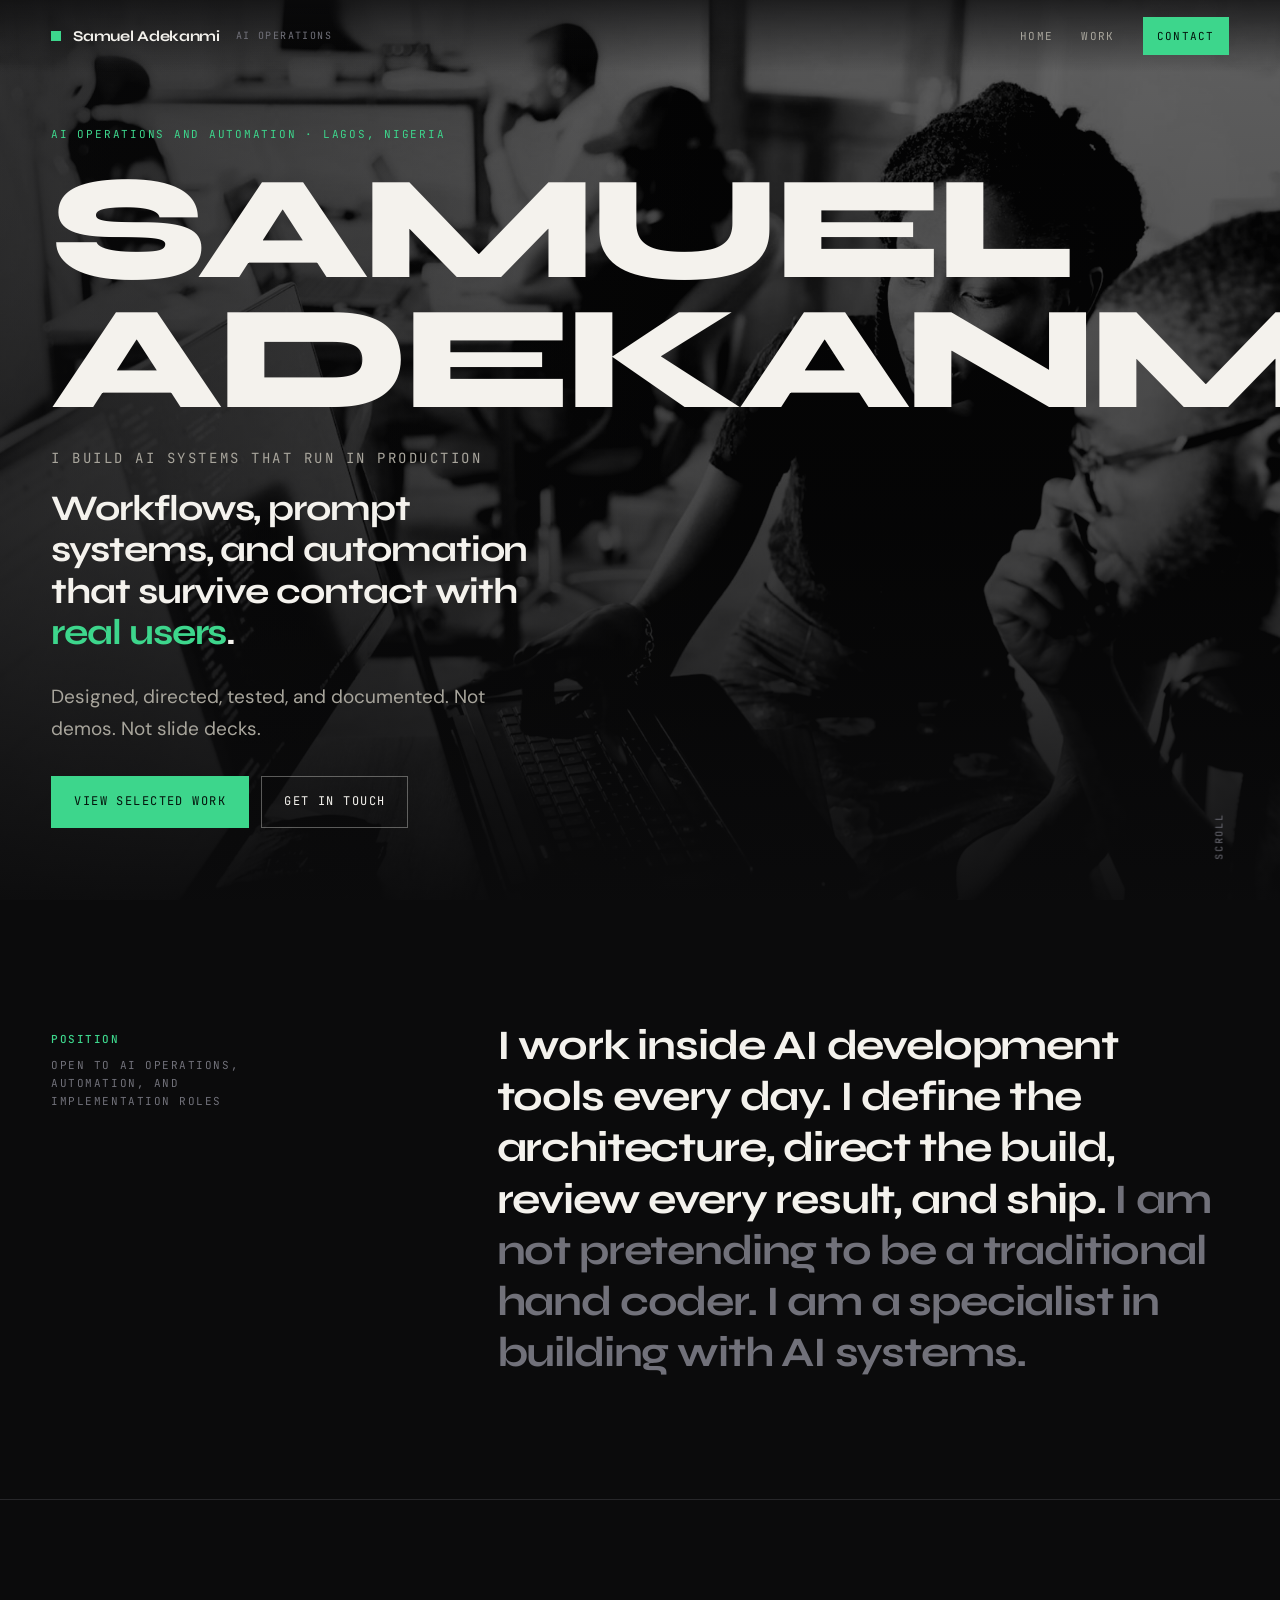
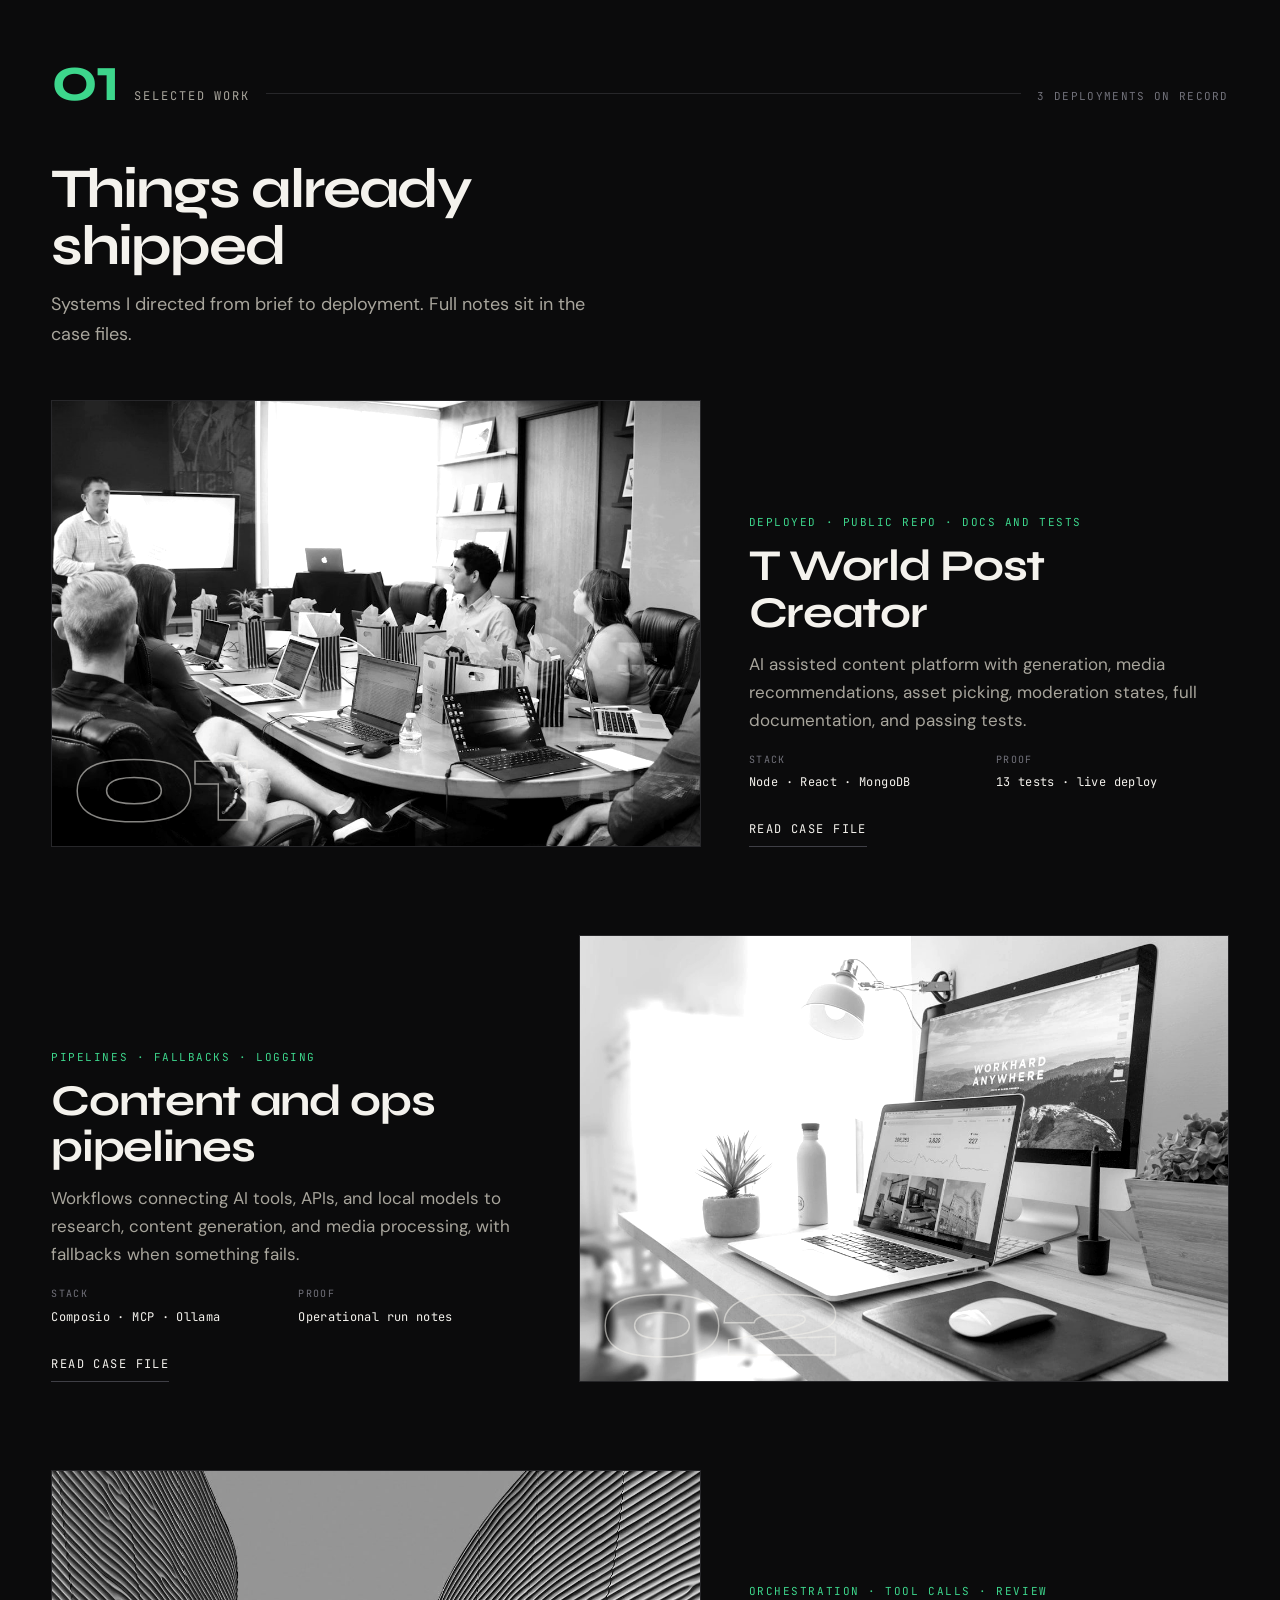
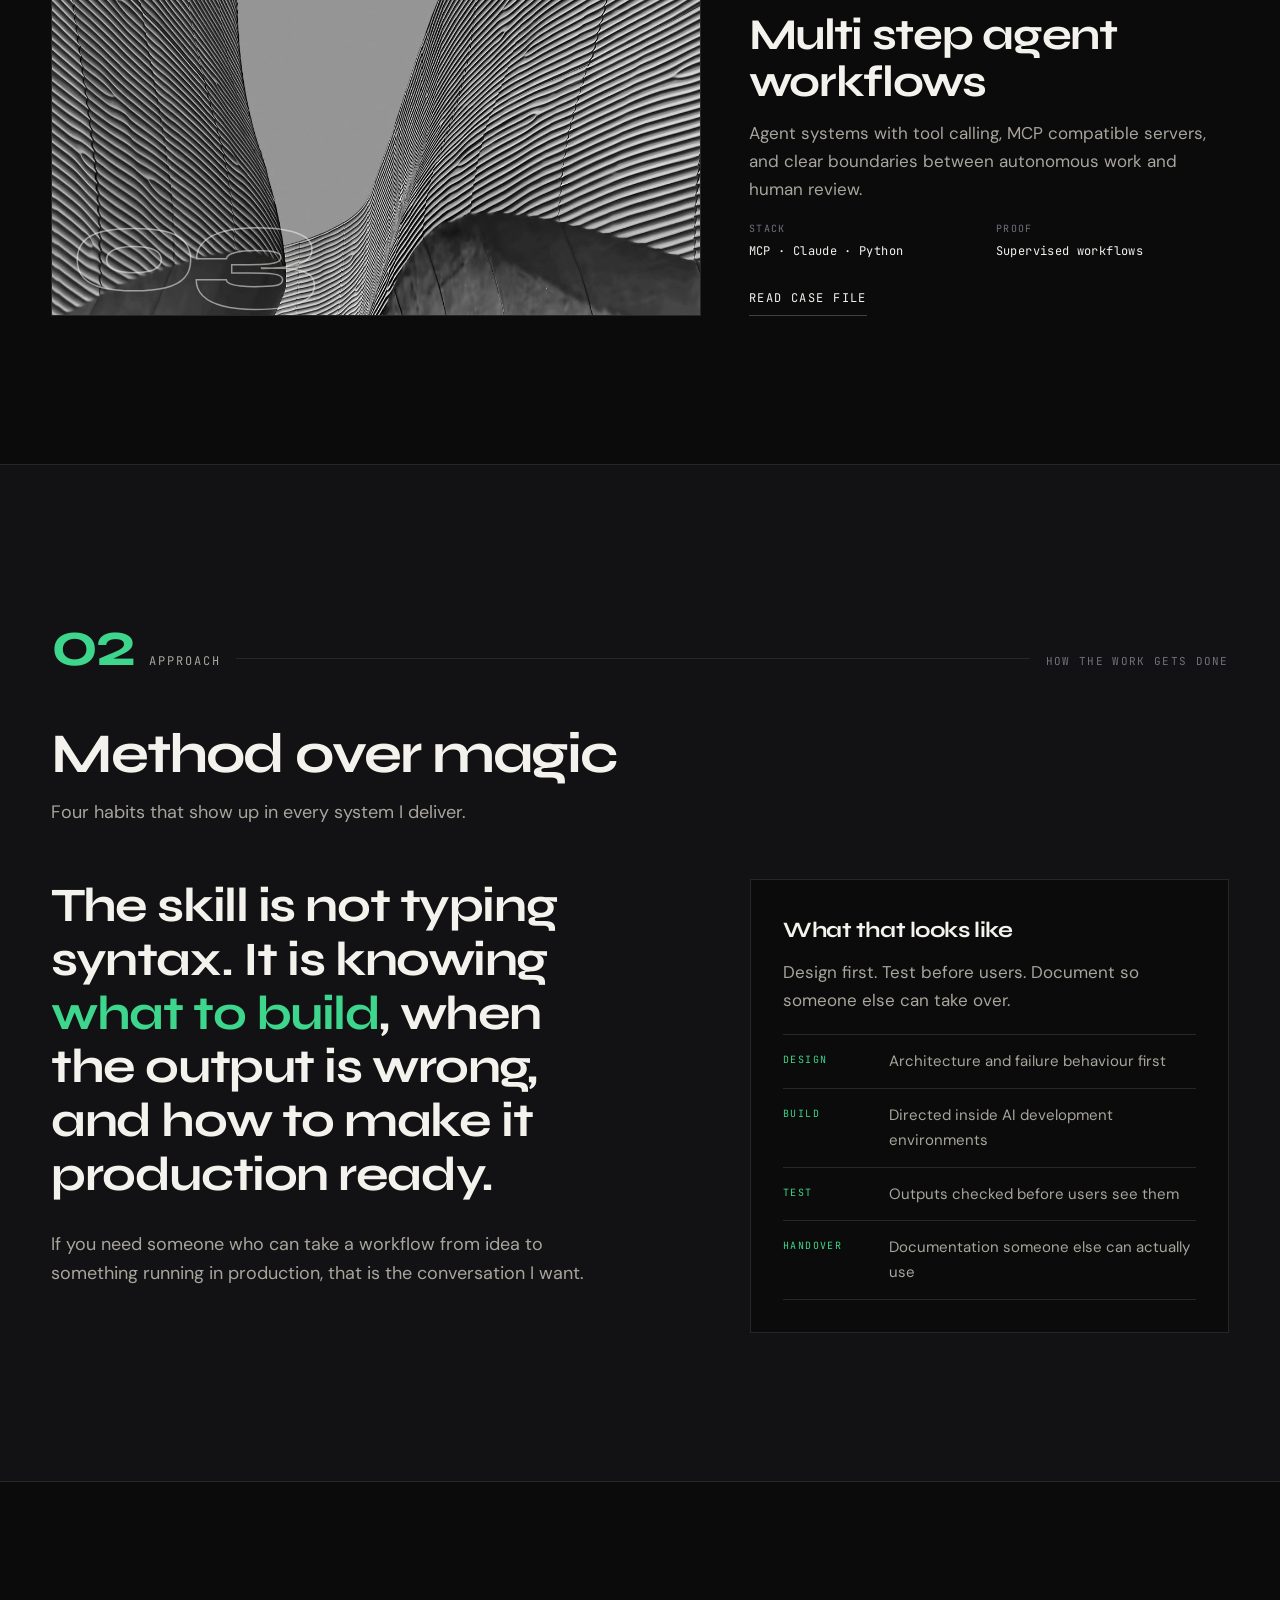
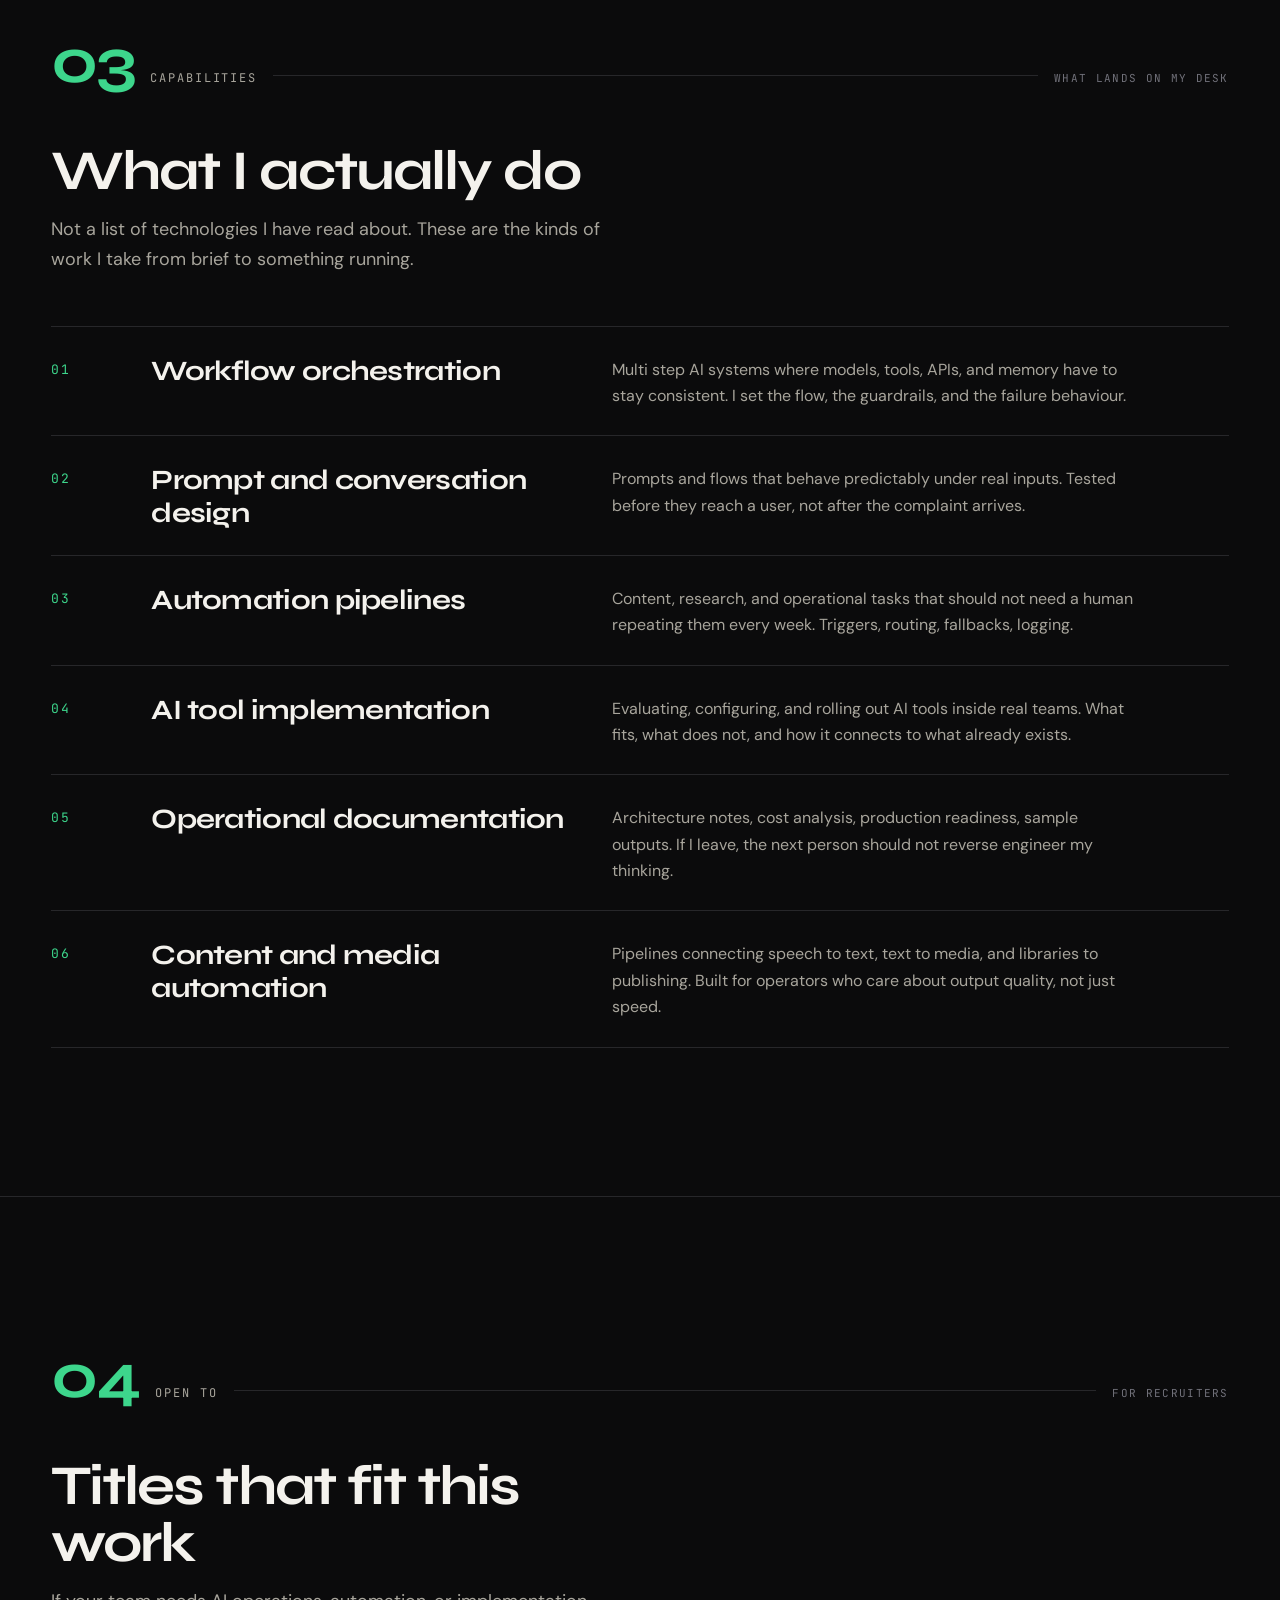
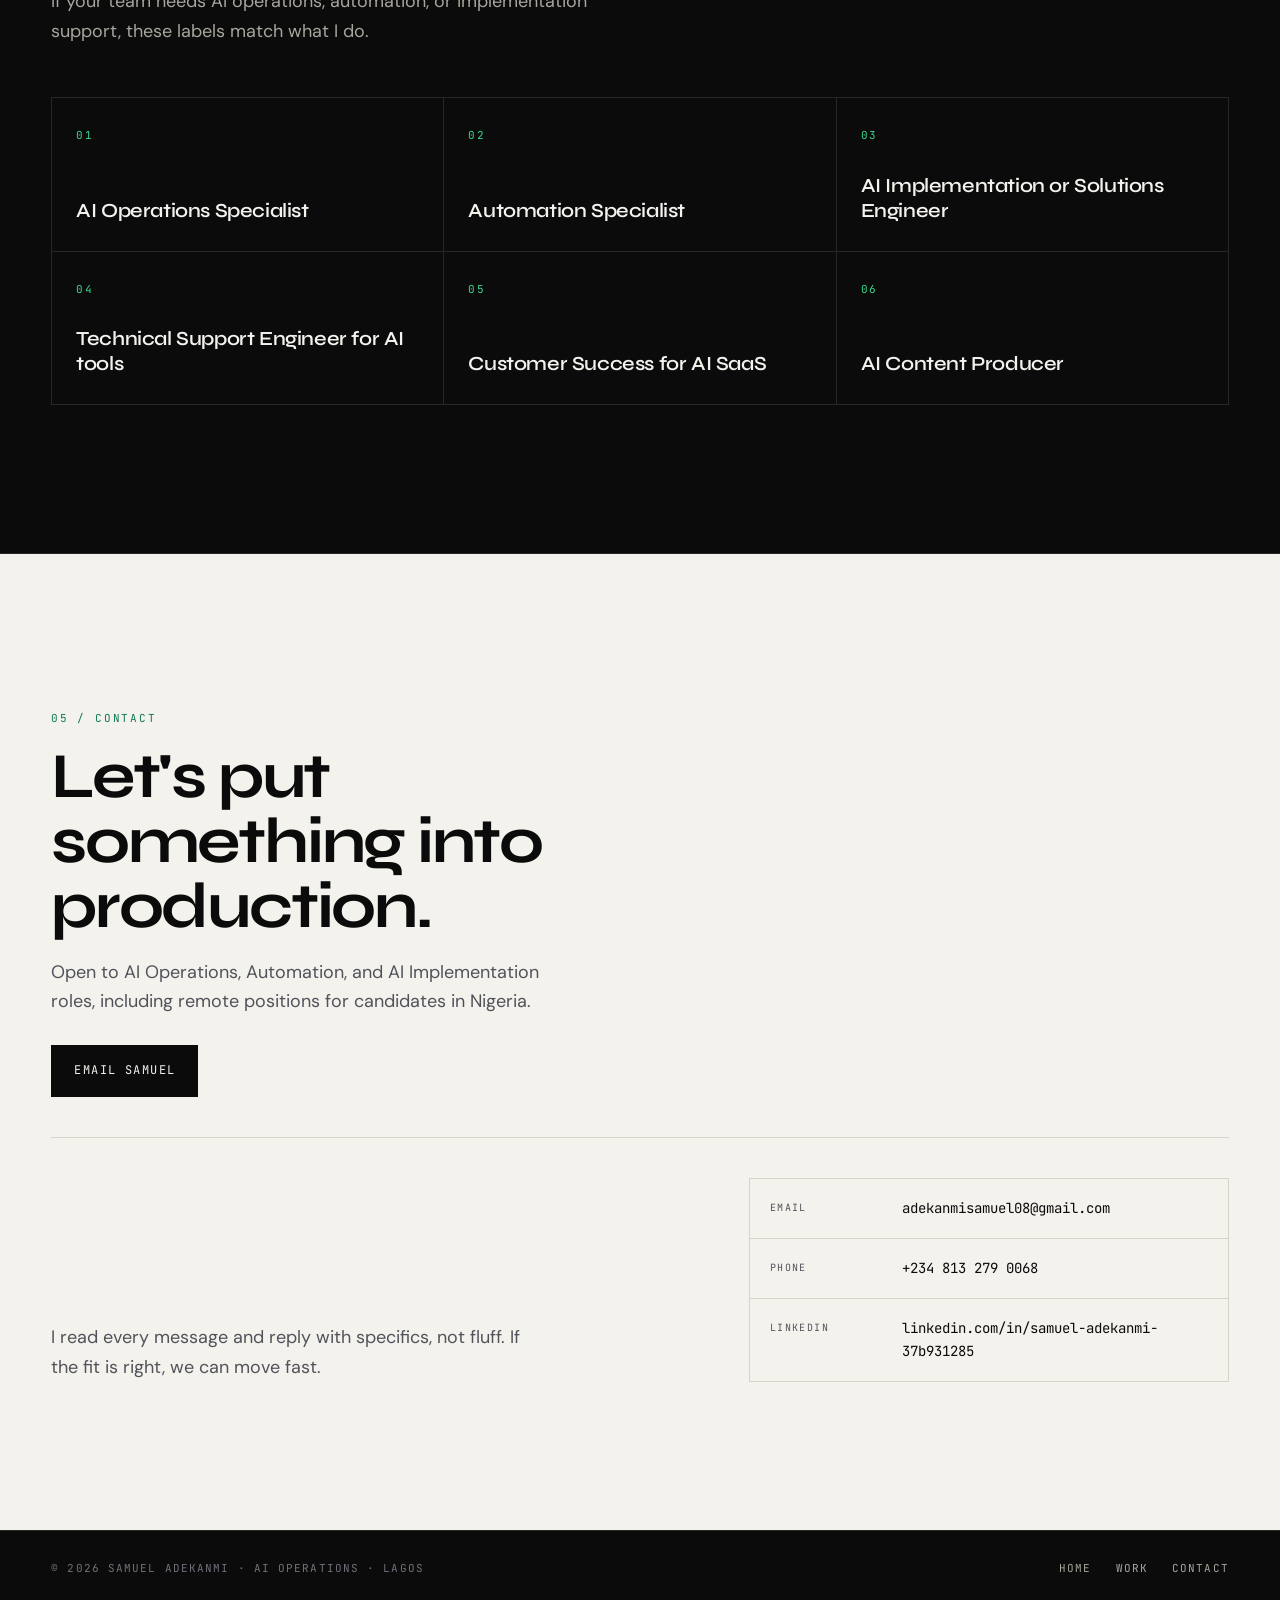
==== index.html @ 9bc1267a "Portfolio: AI Operations personal site for Samuel Adekanmi" ====
<!DOCTYPE html>
<html lang="en">
<head>
  <meta charset="utf-8">
  <meta name="viewport" content="width=device-width, initial-scale=1">
  <title>Samuel Adekanmi | AI Operations</title>
  <meta name="description" content="Samuel Adekanmi builds AI systems that run in production. AI Operations and Automation based in Lagos, Nigeria.">
  <link rel="canonical" href="https://samueladekanmi.com/">
  <meta property="og:type" content="website">
  <meta property="og:title" content="Samuel Adekanmi | AI Operations">
  <meta property="og:description" content="AI systems that run in production. Workflows, prompt systems, and automation from Lagos, Nigeria.">
  <meta property="og:url" content="https://samueladekanmi.com/">
  <meta property="og:image" content="https://samueladekanmi.com/images/og.png">
  <meta name="twitter:card" content="summary_large_image">
  <meta name="theme-color" content="#0B0B0C">
  <link rel="icon" href="/favicon.svg" type="image/svg+xml">
  <link rel="preconnect" href="https://fonts.googleapis.com">
  <link rel="preconnect" href="https://fonts.gstatic.com" crossorigin>
  <link href="https://fonts.googleapis.com/css2?family=DM+Sans:opsz,wght@9..40,400;9..40,500;9..40,600&family=JetBrains+Mono:wght@400;500&family=Syne:wght@600;700;800&display=swap" rel="stylesheet">
  <link rel="stylesheet" href="/css/styles.css">
  <script type="application/ld+json">
  {
    "@context": "https://schema.org",
    "@type": "Person",
    "name": "Samuel Adekanmi",
    "jobTitle": "AI Operations and Automation Specialist",
    "email": "mailto:adekanmisamuel08@gmail.com",
    "telephone": "+2348132790068",
    "address": {
      "@type": "PostalAddress",
      "addressLocality": "Lagos",
      "addressCountry": "NG"
    },
    "sameAs": ["https://www.linkedin.com/in/samuel-adekanmi-37b931285"],
    "knowsAbout": [
      "AI Operations",
      "Automation Pipelines",
      "Prompt Design",
      "Agent Workflows",
      "AI Tool Implementation"
    ]
  }
  </script>
</head>
<body>
  <a class="skip-link" href="#main">Skip to content</a>

  <header class="site-header" id="siteHeader">
    <div class="wrap">
      <a class="brand" href="/">
        <span class="brand-dot" aria-hidden="true"></span>
        <span class="brand-name">Samuel Adekanmi</span>
        <span class="brand-role">AI Operations</span>
      </a>
      <nav class="nav" aria-label="Primary">
        <a href="/">Home</a>
        <a href="/work/">Work</a>
        <a class="nav-cta" href="#contact">Contact</a>
      </nav>
    </div>
  </header>

  <main id="main">
    <section class="hero" aria-labelledby="hero-title">
      <div class="hero-bg" aria-hidden="true">
        <img
          src="/images/hero.jpg"
          width="1800"
          height="1200"
          alt=""
          fetchpriority="high">
      </div>
      <div class="hero-content">
        <span class="eyebrow">AI Operations and Automation · Lagos, Nigeria</span>
        <h1 class="hero-name" id="hero-title">
          <span>Samuel</span>
          <span>Adekanmi</span>
        </h1>
        <p class="hero-role">I build AI systems that run in production</p>
        <p class="hero-statement">
          Workflows, prompt systems, and automation that survive contact with <em>real users</em>.
        </p>
        <p class="hero-lede">
          Designed, directed, tested, and documented. Not demos. Not slide decks.
        </p>
        <div class="hero-actions">
          <a class="btn" href="/work/">View selected work</a>
          <a class="btn btn-ghost" href="#contact">Get in touch</a>
        </div>
      </div>
      <div class="hero-scroll" aria-hidden="true">Scroll</div>
    </section>

    <section class="manifesto" aria-label="Introduction">
      <div class="wrap">
        <div class="side">
          <strong>Position</strong>
          Open to AI Operations,<br>Automation, and<br>Implementation roles
        </div>
        <p class="big">
          I work inside AI development tools every day. I define the architecture, direct the build, review every result, and ship.
          <span> I am not pretending to be a traditional hand coder. I am a specialist in building with AI systems.</span>
        </p>
      </div>
    </section>

    <section class="section" id="work" aria-labelledby="work-title">
      <div class="wrap">
        <div class="section-label">
          <span class="idx">01</span>
          <span class="name">Selected work</span>
          <span class="rule" aria-hidden="true"></span>
          <span class="meta">3 deployments on record</span>
        </div>
        <h2 id="work-title">Things already shipped</h2>
        <p class="intro">Systems I directed from brief to deployment. Full notes sit in the case files.</p>

        <div class="features">
          <article class="feature">
            <a class="feature-media" href="/work/#t-world">
              <img
                src="/images/work-content.jpg"
                width="1200"
                height="800"
                alt="Team working through ideas on a whiteboard, representing the T World content system"
                loading="lazy">
              <span class="num" aria-hidden="true">01</span>
            </a>
            <div class="feature-body">
              <div class="meta">Deployed · Public repo · Docs and tests</div>
              <h3>T World Post Creator</h3>
              <p>AI assisted content platform with generation, media recommendations, asset picking, moderation states, full documentation, and passing tests.</p>
              <div class="feature-facts">
                <div>
                  <div class="k">Stack</div>
                  <div class="v">Node · React · MongoDB</div>
                </div>
                <div>
                  <div class="k">Proof</div>
                  <div class="v">13 tests · live deploy</div>
                </div>
              </div>
              <a class="feature-link" href="/work/#t-world">Read case file</a>
            </div>
          </article>

          <article class="feature">
            <a class="feature-media" href="/work/#automation">
              <img
                src="/images/work-automation.jpg"
                width="1200"
                height="800"
                alt="Glasses reflecting code on monitors, representing automation pipelines"
                loading="lazy">
              <span class="num" aria-hidden="true">02</span>
            </a>
            <div class="feature-body">
              <div class="meta">Pipelines · Fallbacks · Logging</div>
              <h3>Content and ops pipelines</h3>
              <p>Workflows connecting AI tools, APIs, and local models to research, content generation, and media processing, with fallbacks when something fails.</p>
              <div class="feature-facts">
                <div>
                  <div class="k">Stack</div>
                  <div class="v">Composio · MCP · Ollama</div>
                </div>
                <div>
                  <div class="k">Proof</div>
                  <div class="v">Operational run notes</div>
                </div>
              </div>
              <a class="feature-link" href="/work/#automation">Read case file</a>
            </div>
          </article>

          <article class="feature">
            <a class="feature-media" href="/work/#agents">
              <img
                src="/images/work-agents.jpg"
                width="1200"
                height="1800"
                alt="Abstract architecture curves representing multi step agent system structure"
                loading="lazy">
              <span class="num" aria-hidden="true">03</span>
            </a>
            <div class="feature-body">
              <div class="meta">Orchestration · Tool calls · Review</div>
              <h3>Multi step agent workflows</h3>
              <p>Agent systems with tool calling, MCP compatible servers, and clear boundaries between autonomous work and human review.</p>
              <div class="feature-facts">
                <div>
                  <div class="k">Stack</div>
                  <div class="v">MCP · Claude · Python</div>
                </div>
                <div>
                  <div class="k">Proof</div>
                  <div class="v">Supervised workflows</div>
                </div>
              </div>
              <a class="feature-link" href="/work/#agents">Read case file</a>
            </div>
          </article>
        </div>
      </div>
    </section>

    <section class="section approach" id="approach" aria-labelledby="approach-title">
      <div class="wrap">
        <div class="section-label">
          <span class="idx">02</span>
          <span class="name">Approach</span>
          <span class="rule" aria-hidden="true"></span>
          <span class="meta">How the work gets done</span>
        </div>
        <h2 id="approach-title">Method over magic</h2>
        <p class="intro">Four habits that show up in every system I deliver.</p>

        <div class="approach-grid">
          <div>
            <p class="pullquote">
              The skill is not typing syntax. It is knowing <span>what to build</span>, when the output is wrong, and how to make it production ready.
            </p>
            <div class="approach-copy" style="margin-top: 28px">
              <p>
                If you need someone who can take a workflow from idea to something running in production, that is the conversation I want.
              </p>
            </div>
          </div>

          <aside class="approach-panel">
            <h3>What that looks like</h3>
            <p>Design first. Test before users. Document so someone else can take over.</p>
            <ul class="approach-list">
              <li>
                <span class="k">Design</span>
                <span class="v">Architecture and failure behaviour first</span>
              </li>
              <li>
                <span class="k">Build</span>
                <span class="v">Directed inside AI development environments</span>
              </li>
              <li>
                <span class="k">Test</span>
                <span class="v">Outputs checked before users see them</span>
              </li>
              <li>
                <span class="k">Handover</span>
                <span class="v">Documentation someone else can actually use</span>
              </li>
            </ul>
          </aside>
        </div>
      </div>
    </section>

    <section class="section" id="capabilities" aria-labelledby="cap-title">
      <div class="wrap">
        <div class="section-label">
          <span class="idx">03</span>
          <span class="name">Capabilities</span>
          <span class="rule" aria-hidden="true"></span>
          <span class="meta">What lands on my desk</span>
        </div>
        <h2 id="cap-title">What I actually do</h2>
        <p class="intro">Not a list of technologies I have read about. These are the kinds of work I take from brief to something running.</p>

        <div class="cap-list">
          <article class="cap-row">
            <div class="code">01</div>
            <h3>Workflow orchestration</h3>
            <p>Multi step AI systems where models, tools, APIs, and memory have to stay consistent. I set the flow, the guardrails, and the failure behaviour.</p>
          </article>
          <article class="cap-row">
            <div class="code">02</div>
            <h3>Prompt and conversation design</h3>
            <p>Prompts and flows that behave predictably under real inputs. Tested before they reach a user, not after the complaint arrives.</p>
          </article>
          <article class="cap-row">
            <div class="code">03</div>
            <h3>Automation pipelines</h3>
            <p>Content, research, and operational tasks that should not need a human repeating them every week. Triggers, routing, fallbacks, logging.</p>
          </article>
          <article class="cap-row">
            <div class="code">04</div>
            <h3>AI tool implementation</h3>
            <p>Evaluating, configuring, and rolling out AI tools inside real teams. What fits, what does not, and how it connects to what already exists.</p>
          </article>
          <article class="cap-row">
            <div class="code">05</div>
            <h3>Operational documentation</h3>
            <p>Architecture notes, cost analysis, production readiness, sample outputs. If I leave, the next person should not reverse engineer my thinking.</p>
          </article>
          <article class="cap-row">
            <div class="code">06</div>
            <h3>Content and media automation</h3>
            <p>Pipelines connecting speech to text, text to media, and libraries to publishing. Built for operators who care about output quality, not just speed.</p>
          </article>
        </div>
      </div>
    </section>

    <section class="section" id="roles" aria-labelledby="roles-title">
      <div class="wrap">
        <div class="section-label">
          <span class="idx">04</span>
          <span class="name">Open to</span>
          <span class="rule" aria-hidden="true"></span>
          <span class="meta">For recruiters</span>
        </div>
        <h2 id="roles-title">Titles that fit this work</h2>
        <p class="intro">If your team needs AI operations, automation, or implementation support, these labels match what I do.</p>
        <ul class="roles">
          <li>
            <span class="n">01</span>
            <span class="t">AI Operations Specialist</span>
          </li>
          <li>
            <span class="n">02</span>
            <span class="t">Automation Specialist</span>
          </li>
          <li>
            <span class="n">03</span>
            <span class="t">AI Implementation or Solutions Engineer</span>
          </li>
          <li>
            <span class="n">04</span>
            <span class="t">Technical Support Engineer for AI tools</span>
          </li>
          <li>
            <span class="n">05</span>
            <span class="t">Customer Success for AI SaaS</span>
          </li>
          <li>
            <span class="n">06</span>
            <span class="t">AI Content Producer</span>
          </li>
        </ul>
      </div>
    </section>

    <section class="contact" id="contact" aria-labelledby="contact-title">
      <div class="wrap">
        <span class="eyebrow">05 / Contact</span>
        <h2 id="contact-title">Let's put something into production.</h2>
        <p class="lede">
          Open to AI Operations, Automation, and AI Implementation roles, including remote positions for candidates in Nigeria.
        </p>
        <a class="btn btn-dark" href="mailto:adekanmisamuel08@gmail.com">Email Samuel</a>

        <div class="contact-layout">
          <div>
            <p style="color: var(--invert-muted); font-size: 18px; max-width: 40ch;">
              I read every message and reply with specifics, not fluff. If the fit is right, we can move fast.
            </p>
          </div>
          <div class="contact-details">
            <a href="mailto:adekanmisamuel08@gmail.com">
              <span class="k">Email</span>
              <span>adekanmisamuel08@gmail.com</span>
            </a>
            <a href="tel:+2348132790068">
              <span class="k">Phone</span>
              <span>+234 813 279 0068</span>
            </a>
            <a href="https://www.linkedin.com/in/samuel-adekanmi-37b931285" rel="noopener noreferrer">
              <span class="k">LinkedIn</span>
              <span>linkedin.com/in/samuel-adekanmi-37b931285</span>
            </a>
          </div>
        </div>
      </div>
    </section>
  </main>

  <footer class="site-footer">
    <div class="wrap">
      <span>© 2026 Samuel Adekanmi · AI Operations · Lagos</span>
      <span>
        <a href="/">Home</a>
        <a href="/work/">Work</a>
        <a href="#contact">Contact</a>
      </span>
    </div>
  </footer>

  <script>
    (function () {
      var header = document.getElementById("siteHeader");
      if (!header) return;
      var onScroll = function () {
        if (window.scrollY > 40) header.classList.add("is-solid");
        else header.classList.remove("is-solid");
      };
      onScroll();
      window.addEventListener("scroll", onScroll, { passive: true });
    })();
  </script>
</body>
</html>
---- css/styles.css ----
/* Samuel Adekanmi
   Direction: personal brand / cinematic editorial
   Full bleed hero, name first, magazine work section */

:root {
  --bg: #0b0b0c;
  --bg-2: #121214;
  --bg-3: #1a1a1c;
  --line: #27272a;
  --line-2: #3f3f46;
  --text: #f4f2ed;
  --text-2: #a8a59c;
  --text-3: #71717a;
  --accent: #3dd68c;
  --accent-2: #2bb874;
  --invert-bg: #f4f2ed;
  --invert-text: #0b0b0c;
  --invert-muted: #52525b;
  --invert-line: #d6d3cd;

  --font-display: "Syne", system-ui, sans-serif;
  --font-body: "DM Sans", system-ui, sans-serif;
  --font-mono: "JetBrains Mono", ui-monospace, monospace;

  --gutter: clamp(18px, 4vw, 56px);
  --max: 1180px;
  --header-h: 72px;
  --section-y: clamp(88px, 12vw, 148px);
}

*,
*::before,
*::after {
  box-sizing: border-box;
  margin: 0;
  padding: 0;
}

html {
  scroll-behavior: smooth;
}

body {
  font-family: var(--font-body);
  font-size: 17px;
  line-height: 1.65;
  color: var(--text);
  background: var(--bg);
  -webkit-font-smoothing: antialiased;
}

img {
  display: block;
  max-width: 100%;
  height: auto;
}

a {
  color: inherit;
  text-decoration: none;
}

a:focus-visible,
button:focus-visible {
  outline: 2px solid var(--accent);
  outline-offset: 3px;
}

::selection {
  background: var(--accent);
  color: #04140c;
}

.skip-link {
  position: absolute;
  left: var(--gutter);
  top: -100px;
  z-index: 100;
  background: var(--accent);
  color: #04140c;
  font-family: var(--font-mono);
  font-size: 12px;
  letter-spacing: 0.08em;
  text-transform: uppercase;
  padding: 12px 16px;
}

.skip-link:focus {
  top: 16px;
}

.wrap {
  width: min(100% - (var(--gutter) * 2), var(--max));
  margin-inline: auto;
}

/* header */
.site-header {
  position: fixed;
  top: 0;
  left: 0;
  right: 0;
  z-index: 40;
  background: linear-gradient(to bottom, rgba(11,11,12,0.75), transparent);
  transition: background 0.25s ease;
}

.site-header.is-solid {
  background: rgba(11, 11, 12, 0.92);
  backdrop-filter: blur(14px);
  border-bottom: 1px solid var(--line);
}

.site-header .wrap {
  min-height: var(--header-h);
  display: flex;
  align-items: center;
  justify-content: space-between;
  gap: 24px;
}

.brand {
  display: inline-flex;
  align-items: center;
  gap: 12px;
}

.brand-dot {
  width: 10px;
  height: 10px;
  background: var(--accent);
}

.brand-name {
  font-family: var(--font-display);
  font-weight: 700;
  font-size: 15px;
  letter-spacing: -0.02em;
}

.brand-role {
  font-family: var(--font-mono);
  font-size: 10px;
  letter-spacing: 0.14em;
  text-transform: uppercase;
  color: var(--text-3);
  margin-left: 4px;
}

.nav {
  display: flex;
  align-items: center;
  gap: 28px;
}

.nav a {
  font-family: var(--font-mono);
  font-size: 11px;
  letter-spacing: 0.12em;
  text-transform: uppercase;
  color: var(--text-2);
  transition: color 0.15s ease;
}

.nav a:hover,
.nav a[aria-current="page"] {
  color: var(--text);
}

.nav .nav-cta {
  color: #04140c;
  background: var(--accent);
  padding: 10px 14px;
}

.nav .nav-cta:hover {
  background: var(--accent-2);
  color: #04140c;
}

.eyebrow {
  font-family: var(--font-mono);
  font-size: 11px;
  letter-spacing: 0.16em;
  text-transform: uppercase;
  color: var(--accent);
}

/* buttons */
.btn {
  display: inline-flex;
  align-items: center;
  justify-content: center;
  gap: 10px;
  min-height: 52px;
  padding: 0 22px;
  font-family: var(--font-mono);
  font-size: 12px;
  letter-spacing: 0.12em;
  text-transform: uppercase;
  border: 1px solid var(--accent);
  background: var(--accent);
  color: #04140c;
  transition: background 0.15s ease, border-color 0.15s ease, color 0.15s ease, transform 0.15s ease;
}

.btn:hover {
  background: var(--accent-2);
  border-color: var(--accent-2);
  transform: translateY(-1px);
}

.btn-ghost {
  background: transparent;
  color: var(--text);
  border-color: rgba(244, 242, 237, 0.35);
}

.btn-ghost:hover {
  background: var(--text);
  border-color: var(--text);
  color: var(--invert-text);
}

.btn-dark {
  background: var(--invert-text);
  border-color: var(--invert-text);
  color: var(--invert-bg);
}

.btn-dark:hover {
  background: #000;
  border-color: #000;
  color: #fff;
}

/* HERO: full bleed cinematic */
.hero {
  position: relative;
  min-height: 100svh;
  display: flex;
  align-items: flex-end;
  overflow: hidden;
  background: #000;
}

.hero-bg {
  position: absolute;
  inset: 0;
}

.hero-bg img {
  width: 100%;
  height: 100%;
  object-fit: cover;
  object-position: center 20%;
  filter: grayscale(1) contrast(1.15) brightness(0.55);
  transform: scale(1.04);
}

.hero-bg::after {
  content: "";
  position: absolute;
  inset: 0;
  background:
    linear-gradient(to top, rgba(11,11,12,0.95) 0%, rgba(11,11,12,0.45) 42%, rgba(11,11,12,0.25) 100%),
    linear-gradient(to right, rgba(11,11,12,0.55) 0%, transparent 55%);
}

.hero-content {
  position: relative;
  z-index: 2;
  width: min(100% - (var(--gutter) * 2), var(--max));
  margin: 0 auto;
  padding: calc(var(--header-h) + 40px) 0 clamp(48px, 8vh, 88px);
}

.hero-name {
  font-family: var(--font-display);
  font-weight: 800;
  font-size: clamp(56px, 12vw, 148px);
  line-height: 0.88;
  letter-spacing: -0.045em;
  text-transform: uppercase;
  margin: 18px 0 22px;
}

.hero-name span {
  display: block;
}

.hero-role {
  font-family: var(--font-mono);
  font-size: clamp(12px, 1.4vw, 14px);
  letter-spacing: 0.18em;
  text-transform: uppercase;
  color: var(--text-2);
  margin-bottom: 18px;
}

.hero-statement {
  font-family: var(--font-display);
  font-weight: 700;
  font-size: clamp(22px, 3.2vw, 36px);
  letter-spacing: -0.03em;
  line-height: 1.15;
  max-width: 18ch;
  margin-bottom: 28px;
}

.hero-statement em {
  font-style: normal;
  color: var(--accent);
}

.hero-lede {
  font-size: clamp(16px, 1.7vw, 19px);
  color: var(--text-2);
  max-width: 36ch;
  margin-bottom: 32px;
}

.hero-actions {
  display: flex;
  flex-wrap: wrap;
  gap: 12px;
}

.hero-scroll {
  position: absolute;
  right: var(--gutter);
  bottom: 40px;
  z-index: 2;
  font-family: var(--font-mono);
  font-size: 10px;
  letter-spacing: 0.18em;
  text-transform: uppercase;
  color: var(--text-3);
  writing-mode: vertical-rl;
  transform: rotate(180deg);
}

/* manifesto standfirst */
.manifesto {
  padding: clamp(72px, 10vw, 120px) 0;
  border-bottom: 1px solid var(--line);
  background: var(--bg);
}

.manifesto .wrap {
  display: grid;
  grid-template-columns: 0.35fr 0.65fr;
  gap: clamp(24px, 4vw, 56px);
  align-items: start;
}

.manifesto .side {
  font-family: var(--font-mono);
  font-size: 11px;
  letter-spacing: 0.14em;
  text-transform: uppercase;
  color: var(--text-3);
  padding-top: 10px;
}

.manifesto .side strong {
  display: block;
  color: var(--accent);
  font-weight: 500;
  margin-bottom: 8px;
}

.manifesto .big {
  font-family: var(--font-display);
  font-weight: 700;
  font-size: clamp(26px, 3.8vw, 42px);
  line-height: 1.22;
  letter-spacing: -0.028em;
  color: var(--text);
}

.manifesto .big span {
  color: var(--text-3);
}

/* sections */
.section {
  padding: var(--section-y) 0;
  border-bottom: 1px solid var(--line);
}

.section-label {
  display: flex;
  align-items: baseline;
  gap: 16px;
  margin-bottom: clamp(28px, 4vw, 48px);
  flex-wrap: wrap;
}

.section-label .idx {
  font-family: var(--font-display);
  font-size: clamp(40px, 5vw, 64px);
  font-weight: 700;
  letter-spacing: -0.04em;
  color: var(--accent);
  line-height: 1;
}

.section-label .name {
  font-family: var(--font-mono);
  font-size: 12px;
  letter-spacing: 0.16em;
  text-transform: uppercase;
  color: var(--text-2);
}

.section-label .rule {
  flex: 1;
  height: 1px;
  background: var(--line);
  min-width: 40px;
  transform: translateY(-6px);
}

.section-label .meta {
  font-family: var(--font-mono);
  font-size: 11px;
  letter-spacing: 0.12em;
  text-transform: uppercase;
  color: var(--text-3);
}

.section h2 {
  font-family: var(--font-display);
  font-weight: 700;
  font-size: clamp(34px, 5vw, 56px);
  letter-spacing: -0.035em;
  line-height: 1.02;
  max-width: 14ch;
  margin-bottom: 16px;
}

.section .intro {
  color: var(--text-2);
  font-size: 18px;
  max-width: 46ch;
  margin-bottom: clamp(32px, 4vw, 52px);
}

/* editorial work features */
.features {
  display: grid;
  gap: clamp(48px, 7vw, 88px);
}

.feature {
  display: grid;
  grid-template-columns: 1.15fr 0.85fr;
  gap: clamp(24px, 4vw, 48px);
  align-items: end;
}

.feature:nth-child(even) {
  grid-template-columns: 0.85fr 1.15fr;
}

.feature:nth-child(even) .feature-media {
  order: 2;
}

.feature:nth-child(even) .feature-body {
  order: 1;
}

.feature-media {
  position: relative;
  overflow: hidden;
  border: 1px solid var(--line);
  background: #000;
  aspect-ratio: 16 / 11;
}

.feature-media img {
  width: 100%;
  height: 100%;
  object-fit: cover;
  filter: grayscale(1) contrast(1.1);
  transition: transform 0.6s ease;
  transform: scale(1.02);
}

.feature:hover .feature-media img {
  transform: scale(1.06);
}

.feature-media .num {
  position: absolute;
  left: 18px;
  bottom: 14px;
  font-family: var(--font-display);
  font-weight: 800;
  font-size: clamp(64px, 10vw, 120px);
  line-height: 0.85;
  letter-spacing: -0.05em;
  color: transparent;
  -webkit-text-stroke: 1.5px rgba(244, 242, 237, 0.55);
  pointer-events: none;
}

.feature-body .meta {
  font-family: var(--font-mono);
  font-size: 11px;
  letter-spacing: 0.14em;
  text-transform: uppercase;
  color: var(--accent);
  margin-bottom: 12px;
}

.feature-body h3 {
  font-family: var(--font-display);
  font-weight: 700;
  font-size: clamp(28px, 3.8vw, 44px);
  letter-spacing: -0.03em;
  line-height: 1.05;
  margin-bottom: 14px;
}

.feature-body p {
  color: var(--text-2);
  font-size: 17px;
  max-width: 40ch;
  margin-bottom: 18px;
}

.feature-facts {
  display: grid;
  grid-template-columns: 1fr 1fr;
  gap: 14px;
  margin-bottom: 20px;
}

.feature-facts .k {
  font-family: var(--font-mono);
  font-size: 10px;
  letter-spacing: 0.14em;
  text-transform: uppercase;
  color: var(--text-3);
  margin-bottom: 5px;
}

.feature-facts .v {
  font-family: var(--font-mono);
  font-size: 12px;
  color: var(--text);
  letter-spacing: 0.03em;
}

.feature-link {
  font-family: var(--font-mono);
  font-size: 12px;
  letter-spacing: 0.12em;
  text-transform: uppercase;
  color: var(--text);
  display: inline-flex;
  align-items: center;
  gap: 12px;
  border-bottom: 1px solid var(--line-2);
  padding-bottom: 6px;
  transition: color 0.15s ease, border-color 0.15s ease;
}

.feature-link:hover {
  color: var(--accent);
  border-color: var(--accent);
}

/* approach */
.approach {
  background: var(--bg-2);
}

.approach-grid {
  display: grid;
  grid-template-columns: 1.15fr 0.85fr;
  gap: clamp(28px, 4vw, 56px);
  align-items: start;
}

.pullquote {
  font-family: var(--font-display);
  font-weight: 700;
  font-size: clamp(28px, 4.2vw, 48px);
  line-height: 1.12;
  letter-spacing: -0.03em;
  max-width: 16ch;
}

.pullquote span {
  color: var(--accent);
}

.approach-copy p {
  color: var(--text-2);
  font-size: 18px;
  max-width: 46ch;
  margin-bottom: 16px;
}

.approach-panel {
  border: 1px solid var(--line);
  background: var(--bg);
  padding: clamp(22px, 3vw, 32px);
}

.approach-panel h3 {
  font-family: var(--font-display);
  font-size: 22px;
  letter-spacing: -0.02em;
  margin-bottom: 10px;
}

.approach-panel > p {
  color: var(--text-2);
  margin-bottom: 20px;
}

.approach-list {
  list-style: none;
  border-top: 1px solid var(--line);
}

.approach-list li {
  display: grid;
  grid-template-columns: 92px 1fr;
  gap: 14px;
  padding: 14px 0;
  border-bottom: 1px solid var(--line);
}

.approach-list .k {
  font-family: var(--font-mono);
  font-size: 10px;
  letter-spacing: 0.14em;
  text-transform: uppercase;
  color: var(--accent);
  padding-top: 3px;
}

.approach-list .v {
  color: var(--text-2);
  font-size: 15px;
}

/* capabilities as clean numbered list */
.cap-list {
  border-top: 1px solid var(--line);
}

.cap-row {
  display: grid;
  grid-template-columns: 80px 1fr 1.4fr;
  gap: 20px;
  padding: 26px 0;
  border-bottom: 1px solid var(--line);
  transition: background 0.15s ease, padding 0.15s ease;
}

.cap-row:hover {
  background: var(--bg-2);
  padding-left: 12px;
  padding-right: 12px;
}

.cap-row .code {
  font-family: var(--font-mono);
  font-size: 13px;
  letter-spacing: 0.12em;
  color: var(--accent);
  padding-top: 6px;
}

.cap-row h3 {
  font-family: var(--font-display);
  font-size: clamp(20px, 2.6vw, 28px);
  letter-spacing: -0.025em;
  line-height: 1.15;
  padding-top: 2px;
}

.cap-row p {
  color: var(--text-2);
  font-size: 16px;
  max-width: 48ch;
  padding-top: 4px;
}

/* roles */
.roles {
  display: grid;
  grid-template-columns: repeat(3, 1fr);
  gap: 1px;
  background: var(--line);
  border: 1px solid var(--line);
}

.roles li {
  list-style: none;
  background: var(--bg);
  padding: 28px 24px;
  min-height: 130px;
  display: flex;
  flex-direction: column;
  justify-content: space-between;
  gap: 28px;
  transition: background 0.15s ease;
}

.roles li:hover {
  background: var(--bg-2);
}

.roles .n {
  font-family: var(--font-mono);
  font-size: 11px;
  letter-spacing: 0.14em;
  color: var(--accent);
}

.roles .t {
  font-family: var(--font-display);
  font-size: 20px;
  letter-spacing: -0.02em;
  line-height: 1.25;
  font-weight: 600;
}

/* contact inverted */
.contact {
  background: var(--invert-bg);
  color: var(--invert-text);
  padding: var(--section-y) 0;
}

.contact .eyebrow {
  color: #0d7a4f;
}

.contact h2 {
  font-family: var(--font-display);
  font-weight: 700;
  font-size: clamp(36px, 5.5vw, 64px);
  letter-spacing: -0.035em;
  line-height: 1.02;
  max-width: 13ch;
  margin: 14px 0 18px;
}

.contact .lede {
  color: var(--invert-muted);
  font-size: 18px;
  max-width: 42ch;
  margin-bottom: 28px;
}

.contact-layout {
  display: grid;
  grid-template-columns: 1.15fr 0.85fr;
  gap: clamp(24px, 4vw, 48px);
  align-items: end;
  margin-top: 40px;
  padding-top: 40px;
  border-top: 1px solid var(--invert-line);
}

.contact-details {
  display: grid;
  border: 1px solid var(--invert-line);
}

.contact-details a {
  display: grid;
  grid-template-columns: 120px 1fr;
  gap: 12px;
  padding: 18px 20px;
  border-bottom: 1px solid var(--invert-line);
  font-family: var(--font-mono);
  font-size: 14px;
  color: var(--invert-text);
  transition: background 0.15s ease;
}

.contact-details a:last-child {
  border-bottom: 0;
}

.contact-details a:hover {
  background: #ebe7dc;
}

.contact-details .k {
  font-size: 10px;
  letter-spacing: 0.14em;
  text-transform: uppercase;
  color: var(--invert-muted);
  padding-top: 3px;
}

/* footer */
.site-footer {
  background: var(--bg);
  border-top: 1px solid var(--line);
  padding: 28px 0;
}

.site-footer .wrap {
  display: flex;
  flex-wrap: wrap;
  justify-content: space-between;
  gap: 14px;
  font-family: var(--font-mono);
  font-size: 11px;
  letter-spacing: 0.1em;
  text-transform: uppercase;
  color: var(--text-3);
}

.site-footer a {
  color: var(--text-2);
  margin-left: 16px;
}

.site-footer a:hover {
  color: var(--accent);
}

/* work page */
.breadcrumb {
  padding: 100px 0 0;
  font-family: var(--font-mono);
  font-size: 11px;
  letter-spacing: 0.12em;
  text-transform: uppercase;
  color: var(--text-3);
}

.breadcrumb a:hover {
  color: var(--accent);
}

.breadcrumb span {
  margin: 0 8px;
  color: var(--line-2);
}

.page-hero {
  padding: 28px 0 clamp(48px, 7vw, 80px);
  border-bottom: 1px solid var(--line);
}

.page-hero h1 {
  font-family: var(--font-display);
  font-weight: 800;
  font-size: clamp(48px, 9vw, 96px);
  letter-spacing: -0.04em;
  line-height: 0.95;
  margin: 16px 0 18px;
  max-width: 10ch;
}

.page-hero .lede {
  color: var(--text-2);
  font-size: 19px;
  max-width: 46ch;
}

.case {
  padding: clamp(56px, 8vw, 96px) 0;
  border-bottom: 1px solid var(--line);
}

.case-grid {
  display: grid;
  grid-template-columns: 1.1fr 0.9fr;
  gap: clamp(28px, 4vw, 56px);
  align-items: start;
}

.case-copy .eyebrow {
  display: block;
  margin-bottom: 12px;
}

.case-copy h2 {
  font-family: var(--font-display);
  font-weight: 700;
  font-size: clamp(32px, 4.5vw, 48px);
  letter-spacing: -0.03em;
  line-height: 1.05;
  margin-bottom: 14px;
}

.case-copy .lede {
  color: var(--text-2);
  font-size: 18px;
  margin-bottom: 24px;
  max-width: 48ch;
}

.case-details {
  border-top: 1px solid var(--line);
}

.case-details .row {
  display: grid;
  grid-template-columns: 120px 1fr;
  gap: 16px;
  padding: 15px 0;
  border-bottom: 1px solid var(--line);
}

.case-details dt {
  font-family: var(--font-mono);
  font-size: 11px;
  letter-spacing: 0.12em;
  text-transform: uppercase;
  color: var(--accent);
  padding-top: 3px;
}

.case-details dd {
  color: var(--text-2);
  font-size: 16px;
}

.case-visual {
  position: sticky;
  top: calc(var(--header-h) + 20px);
  border: 1px solid var(--line);
  background: var(--bg-2);
  padding: 12px;
}

.case-visual img {
  width: 100%;
  aspect-ratio: 3 / 2;
  object-fit: cover;
  filter: grayscale(1) contrast(1.1);
  border: 1px solid var(--line);
}

.case-visual .caption {
  margin-top: 12px;
  display: flex;
  justify-content: space-between;
  gap: 10px;
  font-family: var(--font-mono);
  font-size: 10px;
  letter-spacing: 0.12em;
  text-transform: uppercase;
  color: var(--text-3);
}

/* 404 */
.notfound {
  min-height: 78vh;
  display: grid;
  place-items: center;
  text-align: center;
  padding: 96px var(--gutter);
}

.notfound h1 {
  font-family: var(--font-display);
  font-weight: 800;
  font-size: clamp(64px, 14vw, 140px);
  letter-spacing: -0.05em;
  line-height: 0.92;
  margin: 18px 0;
}

.notfound p {
  color: var(--text-2);
  max-width: 34ch;
  margin: 0 auto 28px;
  font-size: 18px;
}

/* entrance */
@keyframes fadeUp {
  from {
    opacity: 0;
    transform: translateY(18px);
  }
  to {
    opacity: 1;
    transform: translateY(0);
  }
}

@keyframes fadeIn {
  from { opacity: 0; }
  to { opacity: 1; }
}

.hero-content .eyebrow,
.hero-name,
.hero-role,
.hero-statement,
.hero-lede,
.hero-actions {
  animation: fadeUp 0.6s ease both;
}

.hero-name { animation-delay: 0.08s; }
.hero-role { animation-delay: 0.14s; }
.hero-statement { animation-delay: 0.2s; }
.hero-lede { animation-delay: 0.26s; }
.hero-actions { animation-delay: 0.32s; }

.hero-bg {
  animation: fadeIn 0.9s ease both;
}

@media (prefers-reduced-motion: reduce) {
  html { scroll-behavior: auto; }
  .hero-content .eyebrow,
  .hero-name,
  .hero-role,
  .hero-statement,
  .hero-lede,
  .hero-actions,
  .hero-bg {
    animation: none;
  }

  .btn:hover,
  .feature:hover .feature-media img {
    transform: none;
  }
}

/* responsive */
@media (max-width: 960px) {
  .manifesto .wrap,
  .approach-grid,
  .feature,
  .feature:nth-child(even),
  .case-grid,
  .contact-layout {
    grid-template-columns: 1fr;
  }

  .feature:nth-child(even) .feature-media,
  .feature:nth-child(even) .feature-body {
    order: initial;
  }

  .cap-row {
    grid-template-columns: 60px 1fr;
  }

  .cap-row p {
    grid-column: 2;
  }

  .roles,
  .cap-row {
    /* keep list */
  }

  .roles {
    grid-template-columns: 1fr;
  }

  .hero-name {
    font-size: clamp(48px, 16vw, 80px);
  }

  .hero-statement {
    max-width: none;
  }

  .hero-scroll {
    display: none;
  }

  .case-visual {
    position: static;
  }

  .case-details .row,
  .contact-details a {
    grid-template-columns: 1fr;
    gap: 6px;
  }

  .nav a:not(.nav-cta) {
    display: none;
  }

  .brand-role {
    display: none;
  }
}

@media (max-width: 640px) {
  .hero-actions,
  .feature-facts {
    grid-template-columns: 1fr;
  }

  .hero-actions .btn {
    width: 100%;
  }
}
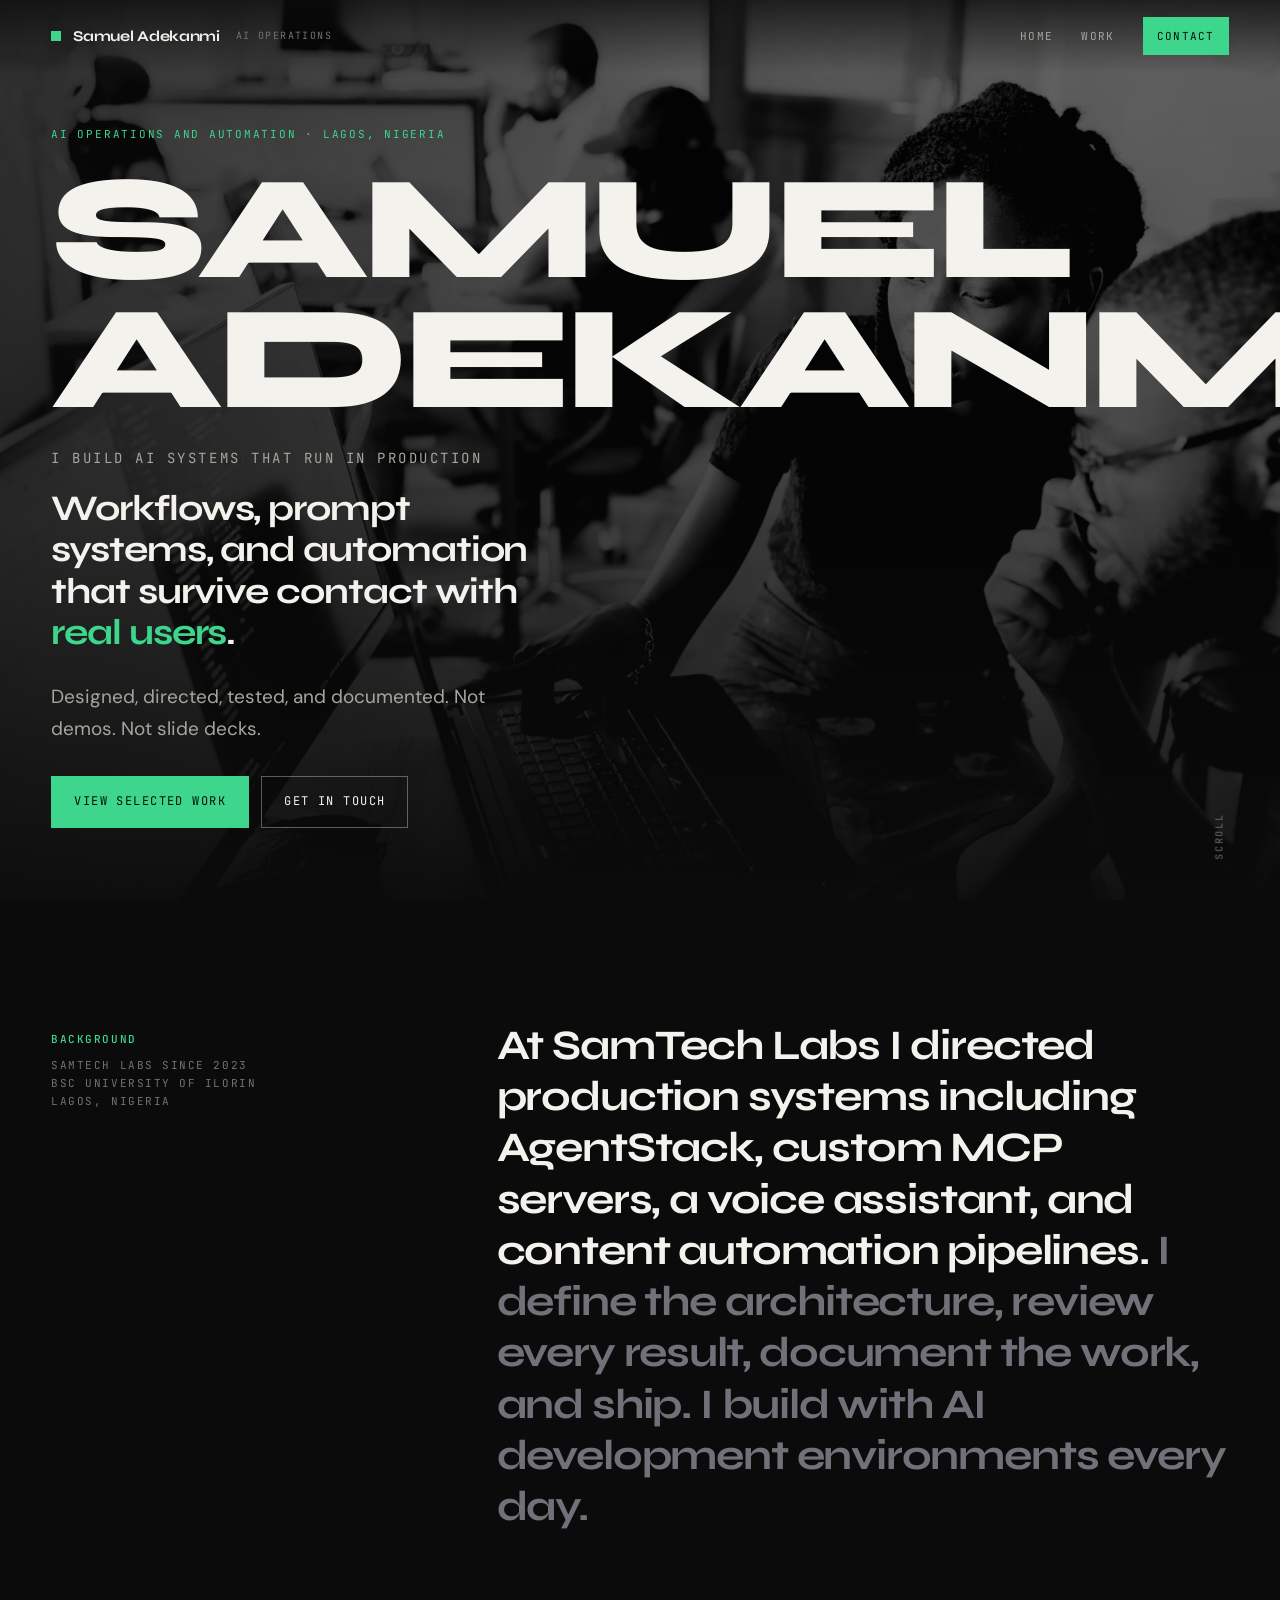
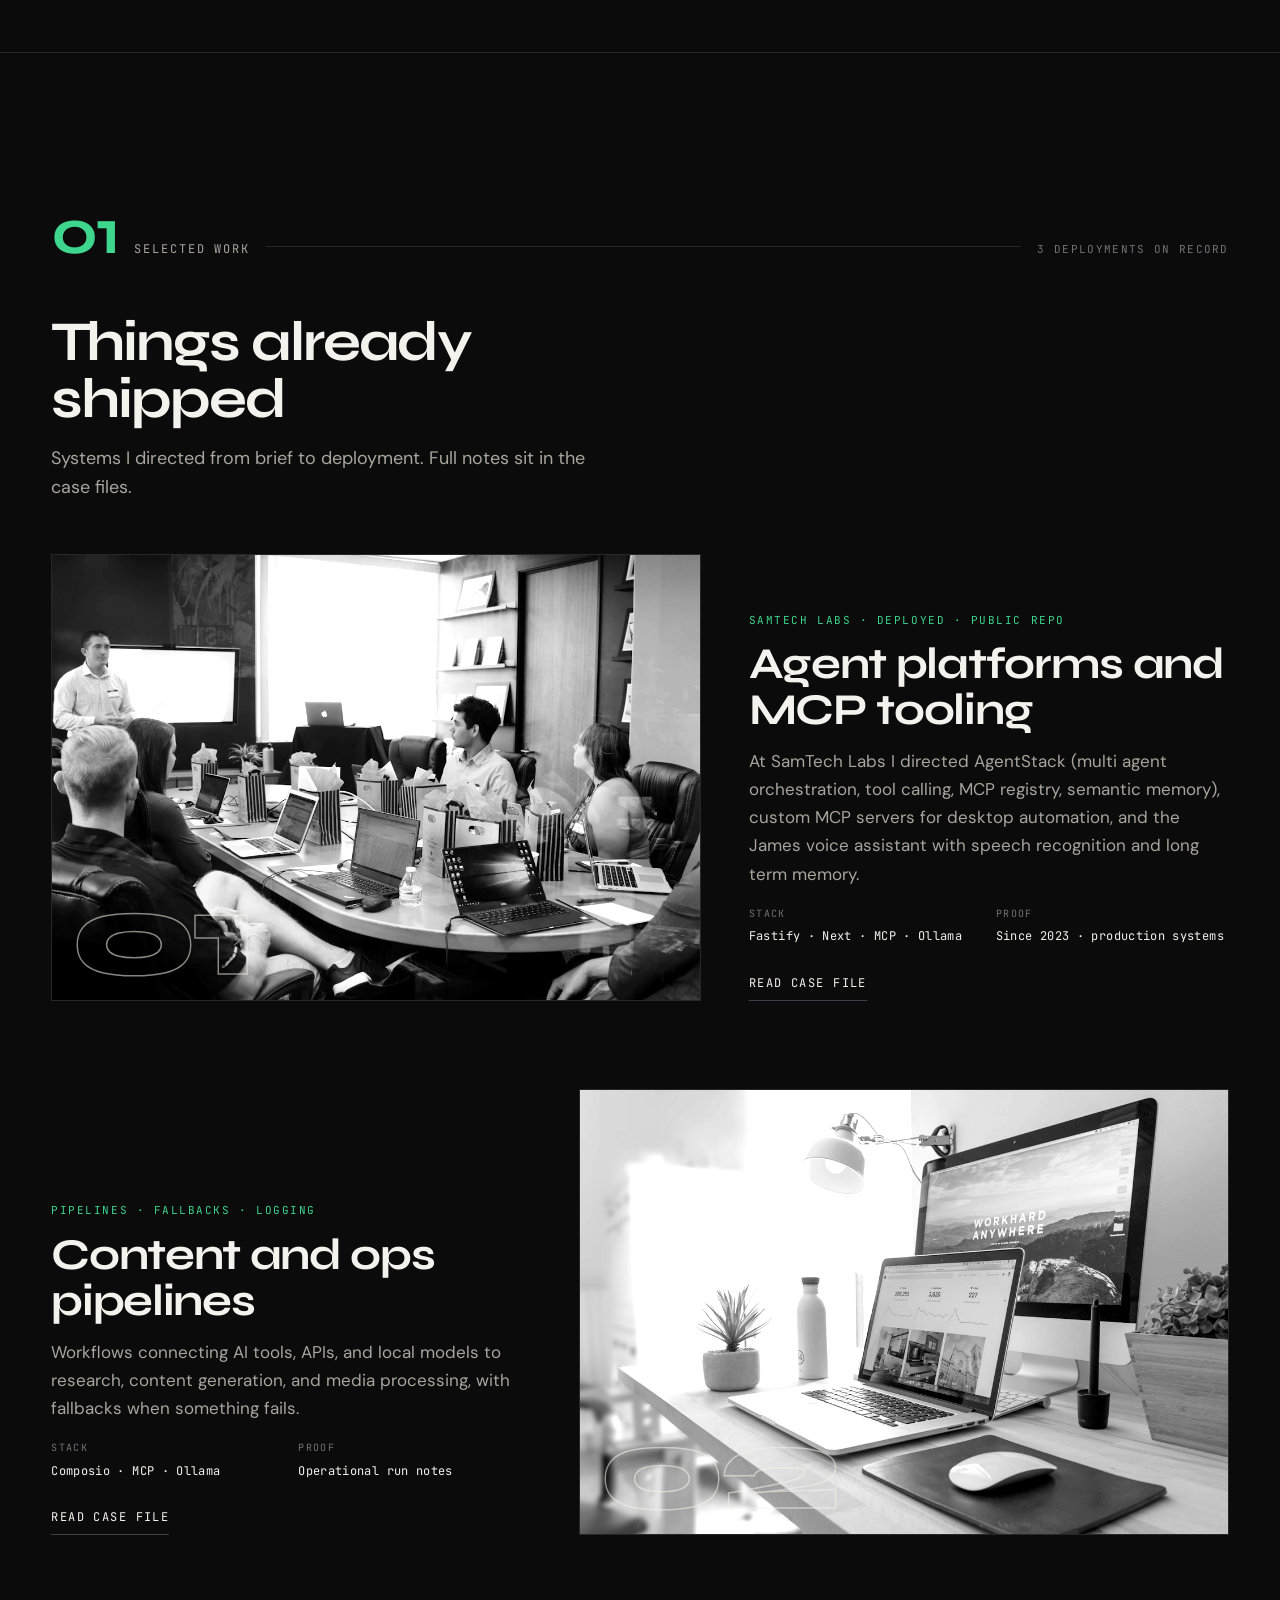
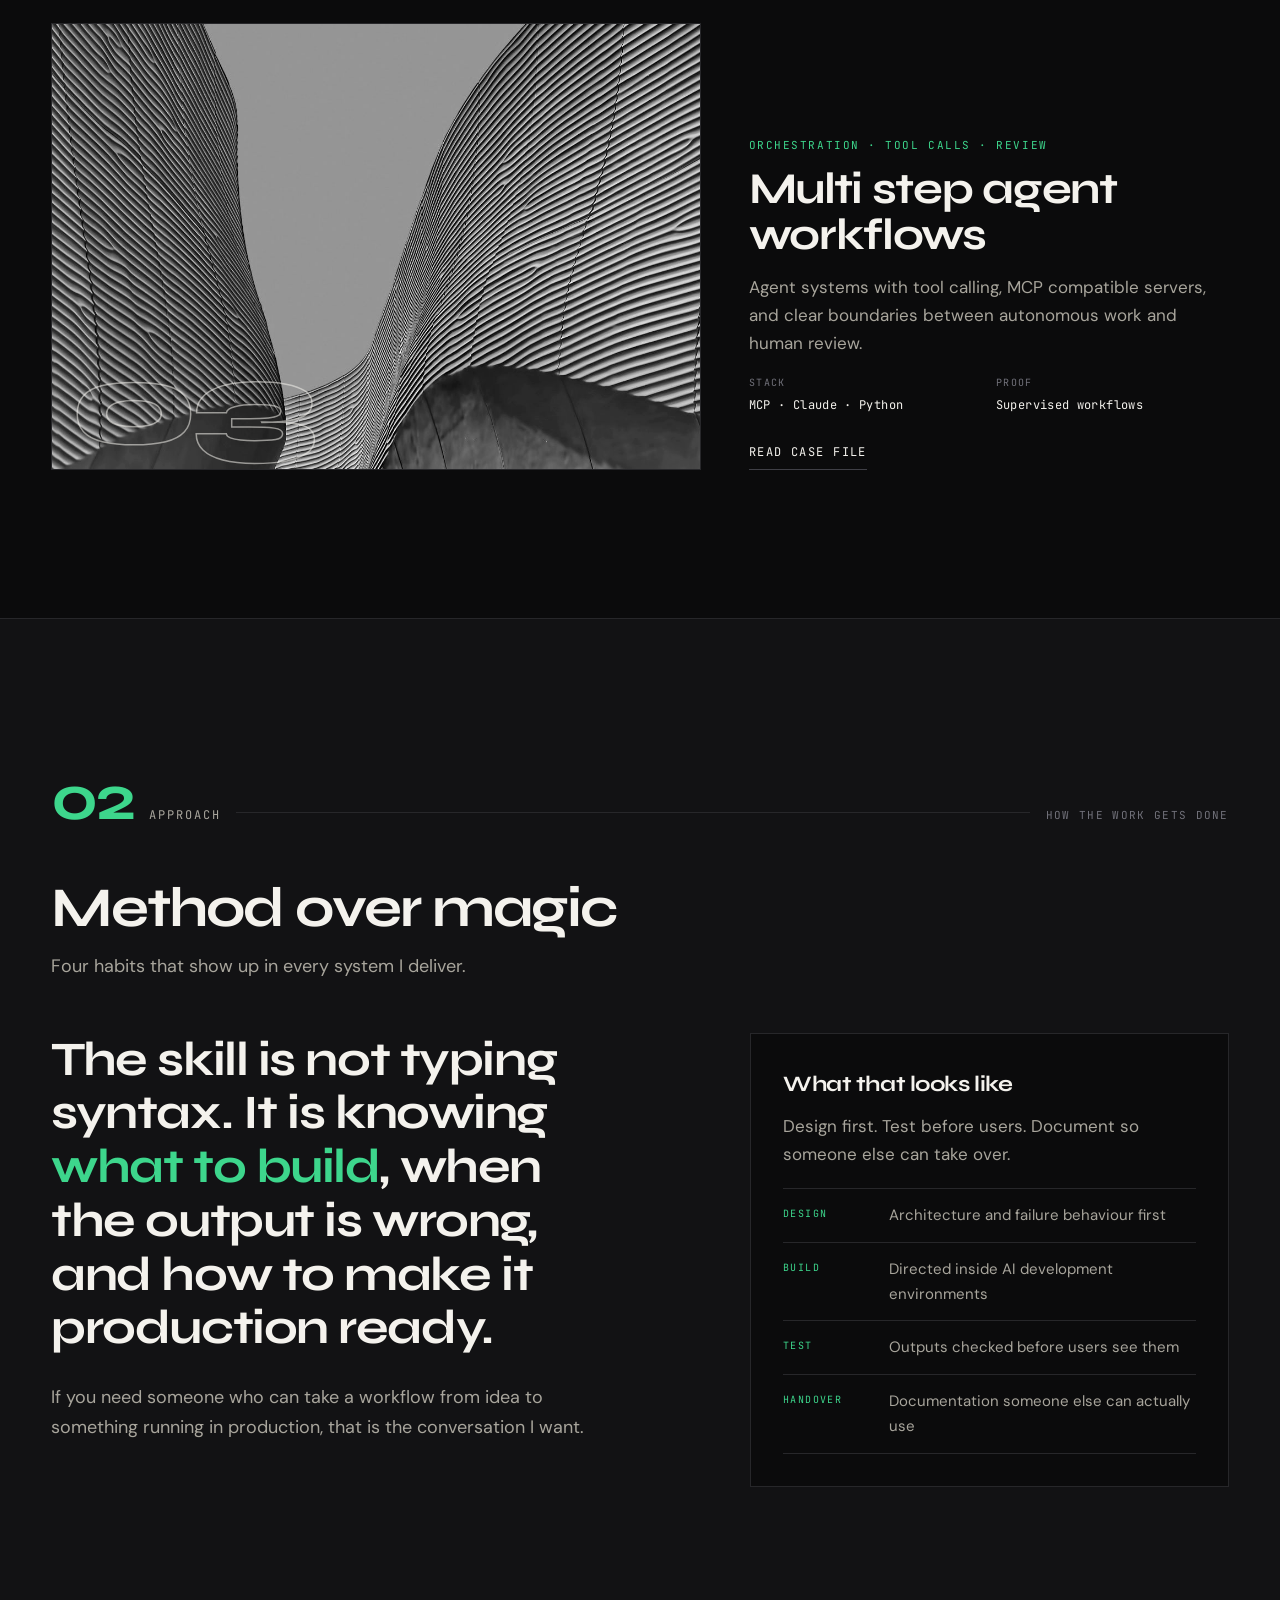
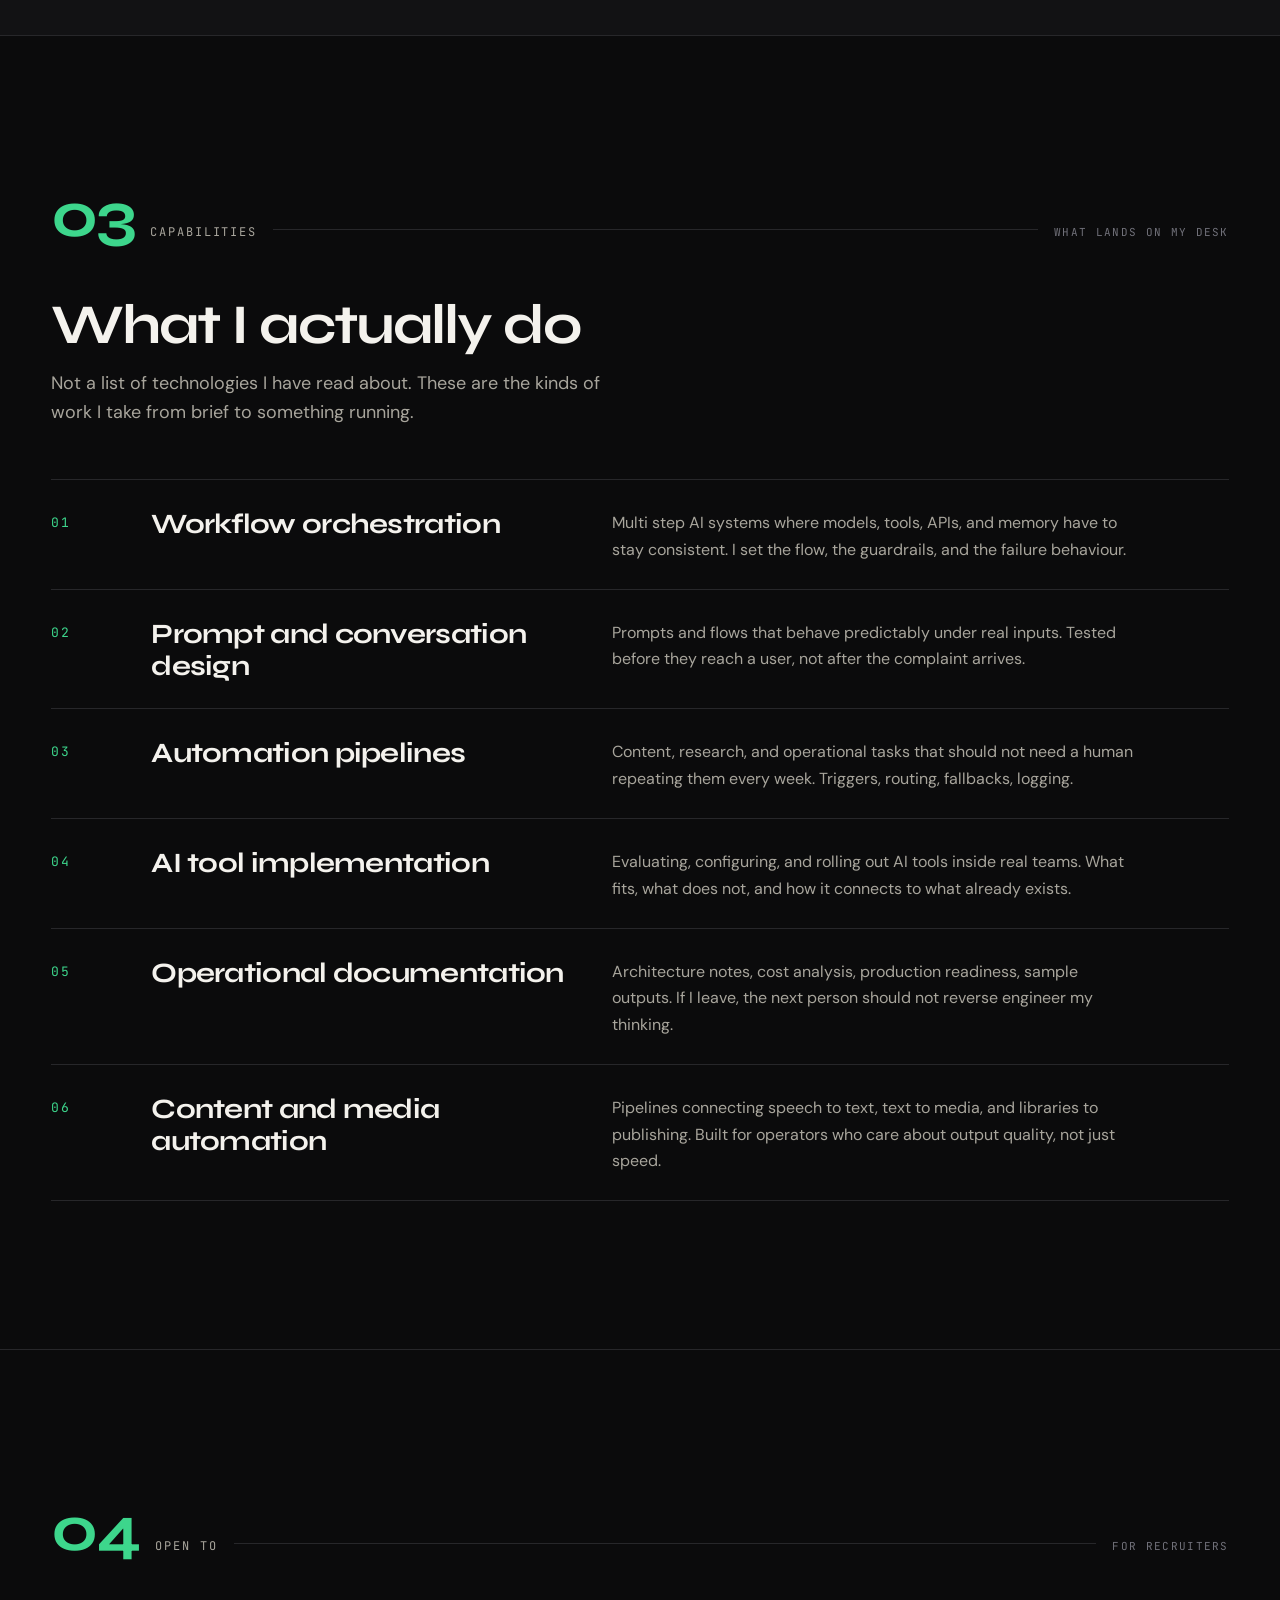
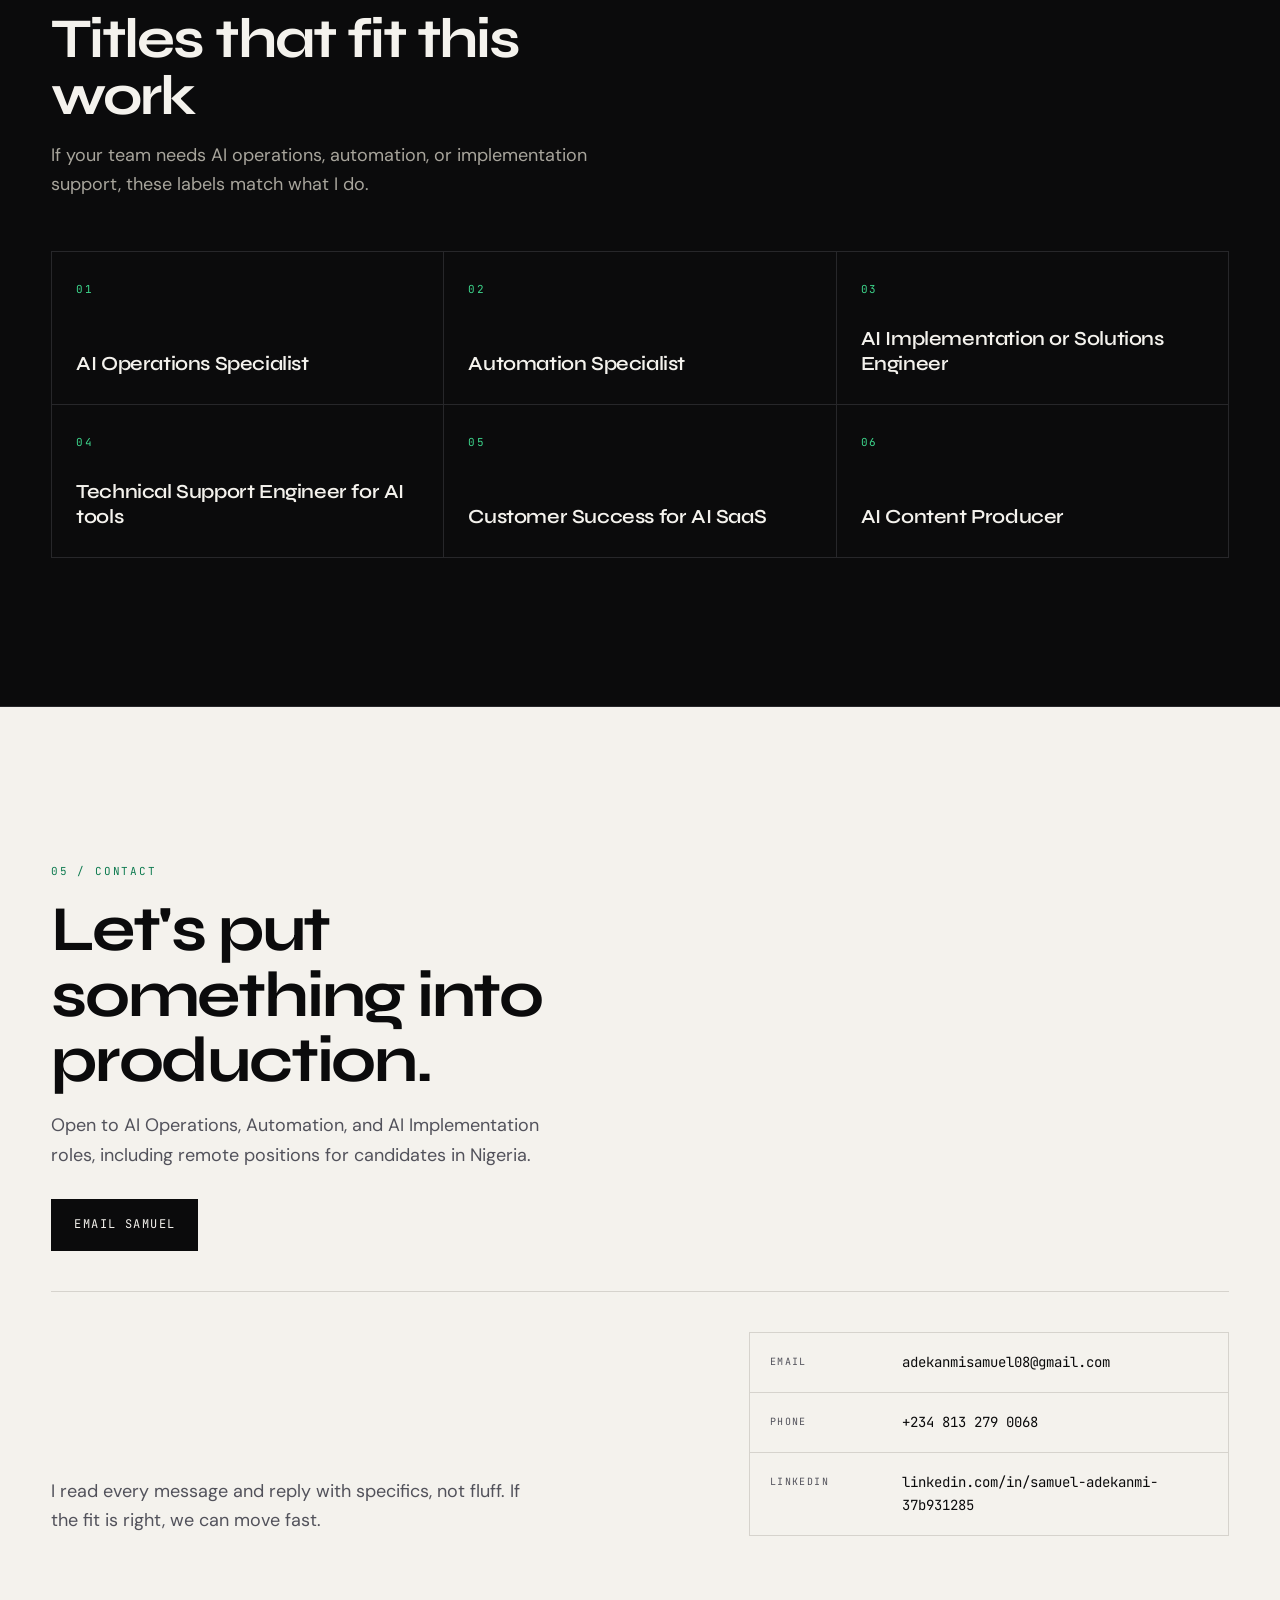
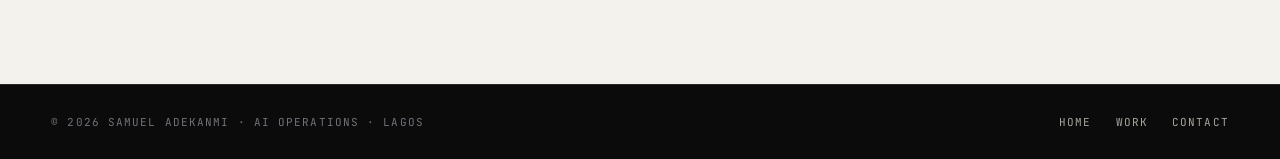
==== commit 8a45fe92: "Portfolio: real CV facts, education, SamTech Labs proof, downloadable CVs" ====
--- a/index.html
+++ b/index.html
@@ -5,12 +5,12 @@
   <meta name="viewport" content="width=device-width, initial-scale=1">
   <title>Samuel Adekanmi | AI Operations</title>
   <meta name="description" content="Samuel Adekanmi builds AI systems that run in production. AI Operations and Automation based in Lagos, Nigeria.">
-  <link rel="canonical" href="https://samueladekanmi.com/">
+  <link rel="canonical" href="https://adekanmi-samuel.github.io/samuel-portfolio/">
   <meta property="og:type" content="website">
   <meta property="og:title" content="Samuel Adekanmi | AI Operations">
   <meta property="og:description" content="AI systems that run in production. Workflows, prompt systems, and automation from Lagos, Nigeria.">
-  <meta property="og:url" content="https://samueladekanmi.com/">
-  <meta property="og:image" content="https://samueladekanmi.com/images/og.png">
+  <meta property="og:url" content="https://adekanmi-samuel.github.io/samuel-portfolio/">
+  <meta property="og:image" content="https://adekanmi-samuel.github.io/samuel-portfolio/images/og.png">
   <meta name="twitter:card" content="summary_large_image">
   <meta name="theme-color" content="#0B0B0C">
   <link rel="icon" href="/favicon.svg" type="image/svg+xml">
@@ -37,8 +37,14 @@
       "Automation Pipelines",
       "Prompt Design",
       "Agent Workflows",
-      "AI Tool Implementation"
-    ]
+      "AI Tool Implementation",
+      "Voice Systems",
+      "Content Automation"
+    ],
+    "alumniOf": {
+      "@type": "CollegeOrUniversity",
+      "name": "University of Ilorin"
+    }
   }
   </script>
 </head>
@@ -94,12 +100,14 @@
     <section class="manifesto" aria-label="Introduction">
       <div class="wrap">
         <div class="side">
-          <strong>Position</strong>
-          Open to AI Operations,<br>Automation, and<br>Implementation roles
+          <strong>Background</strong>
+          SamTech Labs since 2023<br>
+          BSc University of Ilorin<br>
+          Lagos, Nigeria
         </div>
         <p class="big">
-          I work inside AI development tools every day. I define the architecture, direct the build, review every result, and ship.
-          <span> I am not pretending to be a traditional hand coder. I am a specialist in building with AI systems.</span>
+          At SamTech Labs I directed production systems including AgentStack, custom MCP servers, a voice assistant, and content automation pipelines.
+          <span> I define the architecture, review every result, document the work, and ship. I build with AI development environments every day.</span>
         </p>
       </div>
     </section>
@@ -127,17 +135,17 @@
               <span class="num" aria-hidden="true">01</span>
             </a>
             <div class="feature-body">
-              <div class="meta">Deployed · Public repo · Docs and tests</div>
-              <h3>T World Post Creator</h3>
-              <p>AI assisted content platform with generation, media recommendations, asset picking, moderation states, full documentation, and passing tests.</p>
+              <div class="meta">SamTech Labs · Deployed · Public repo</div>
+              <h3>Agent platforms and MCP tooling</h3>
+              <p>At SamTech Labs I directed AgentStack (multi agent orchestration, tool calling, MCP registry, semantic memory), custom MCP servers for desktop automation, and the James voice assistant with speech recognition and long term memory.</p>
               <div class="feature-facts">
                 <div>
                   <div class="k">Stack</div>
-                  <div class="v">Node · React · MongoDB</div>
+                  <div class="v">Fastify · Next · MCP · Ollama</div>
                 </div>
                 <div>
                   <div class="k">Proof</div>
-                  <div class="v">13 tests · live deploy</div>
+                  <div class="v">Since 2023 · production systems</div>
                 </div>
               </div>
               <a class="feature-link" href="/work/#t-world">Read case file</a>
